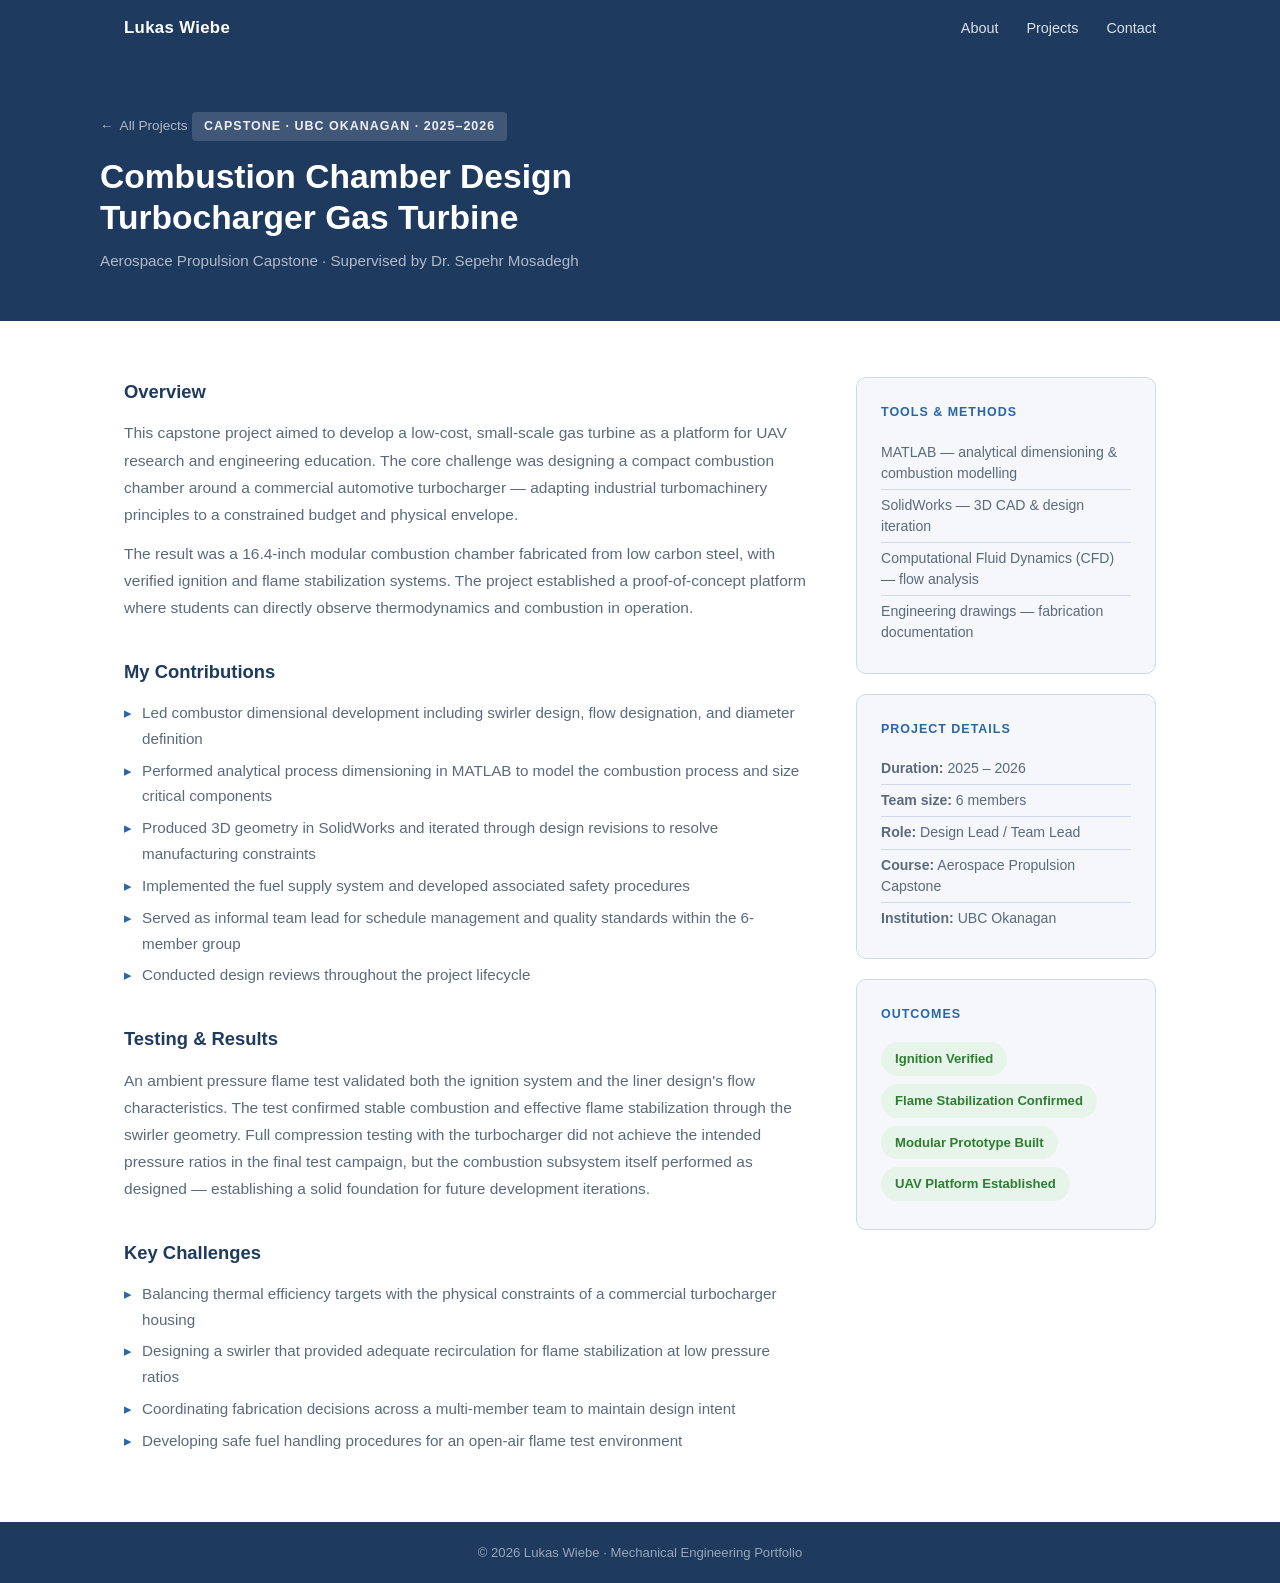
==== projects/combustion-chamber.html @ ce1b6a45 "Add professional engineering portfolio site Home page with bio, skills, education, and project cards" ====
<!DOCTYPE html>
<html lang="en">
<head>
  <meta charset="UTF-8">
  <meta name="viewport" content="width=device-width, initial-scale=1.0">
  <title>Combustion Chamber Design — Lukas Wiebe</title>
  <link rel="stylesheet" href="../style.css">
</head>
<body>

  <nav class="site-nav">
    <div class="nav-inner">
      <a class="nav-brand" href="../index.html">Lukas Wiebe</a>
      <ul class="nav-links">
        <li><a href="../index.html#about">About</a></li>
        <li><a href="../index.html#projects">Projects</a></li>
        <li><a href="../index.html#contact">Contact</a></li>
      </ul>
    </div>
  </nav>

  <div class="page-header">
    <div class="section-inner">
      <a class="back-link" href="../index.html#projects">All Projects</a>
      <div class="context-tag">Capstone · UBC Okanagan · 2025–2026</div>
      <h1>Combustion Chamber Design<br>Turbocharger Gas Turbine</h1>
      <p class="header-sub">Aerospace Propulsion Capstone · Supervised by Dr. Sepehr Mosadegh</p>
    </div>
  </div>

  <div class="detail-body">

    <div class="detail-main">

      <h2>Overview</h2>
      <p>
        This capstone project aimed to develop a low-cost, small-scale gas turbine as a platform for
        UAV research and engineering education. The core challenge was designing a compact combustion
        chamber around a commercial automotive turbocharger — adapting industrial turbomachinery
        principles to a constrained budget and physical envelope.
      </p>
      <p>
        The result was a 16.4-inch modular combustion chamber fabricated from low carbon steel, with
        verified ignition and flame stabilization systems. The project established a proof-of-concept
        platform where students can directly observe thermodynamics and combustion in operation.
      </p>

      <h2>My Contributions</h2>
      <ul>
        <li>Led combustor dimensional development including swirler design, flow designation, and diameter definition</li>
        <li>Performed analytical process dimensioning in MATLAB to model the combustion process and size critical components</li>
        <li>Produced 3D geometry in SolidWorks and iterated through design revisions to resolve manufacturing constraints</li>
        <li>Implemented the fuel supply system and developed associated safety procedures</li>
        <li>Served as informal team lead for schedule management and quality standards within the 6-member group</li>
        <li>Conducted design reviews throughout the project lifecycle</li>
      </ul>

      <h2>Testing &amp; Results</h2>
      <p>
        An ambient pressure flame test validated both the ignition system and the liner design's flow
        characteristics. The test confirmed stable combustion and effective flame stabilization through
        the swirler geometry. Full compression testing with the turbocharger did not achieve the
        intended pressure ratios in the final test campaign, but the combustion subsystem itself
        performed as designed — establishing a solid foundation for future development iterations.
      </p>

      <h2>Key Challenges</h2>
      <ul>
        <li>Balancing thermal efficiency targets with the physical constraints of a commercial turbocharger housing</li>
        <li>Designing a swirler that provided adequate recirculation for flame stabilization at low pressure ratios</li>
        <li>Coordinating fabrication decisions across a multi-member team to maintain design intent</li>
        <li>Developing safe fuel handling procedures for an open-air flame test environment</li>
      </ul>

    </div>

    <div class="detail-sidebar">

      <div class="sidebar-card">
        <h3>Tools &amp; Methods</h3>
        <ul>
          <li>MATLAB — analytical dimensioning &amp; combustion modelling</li>
          <li>SolidWorks — 3D CAD &amp; design iteration</li>
          <li>Computational Fluid Dynamics (CFD) — flow analysis</li>
          <li>Engineering drawings — fabrication documentation</li>
        </ul>
      </div>

      <div class="sidebar-card">
        <h3>Project Details</h3>
        <ul>
          <li><strong>Duration:</strong> 2025 – 2026</li>
          <li><strong>Team size:</strong> 6 members</li>
          <li><strong>Role:</strong> Design Lead / Team Lead</li>
          <li><strong>Course:</strong> Aerospace Propulsion Capstone</li>
          <li><strong>Institution:</strong> UBC Okanagan</li>
        </ul>
      </div>

      <div class="sidebar-card">
        <h3>Outcomes</h3>
        <span class="outcome-badge">Ignition Verified</span>
        <span class="outcome-badge">Flame Stabilization Confirmed</span>
        <span class="outcome-badge">Modular Prototype Built</span>
        <span class="outcome-badge">UAV Platform Established</span>
      </div>

    </div>

  </div>

  <footer>
    <p>© 2026 Lukas Wiebe · Mechanical Engineering Portfolio</p>
  </footer>

</body>
</html>
---- style.css ----
*, *::before, *::after {
  box-sizing: border-box;
  margin: 0;
  padding: 0;
}

:root {
  --navy: #1e3a5f;
  --blue: #2966a8;
  --blue-hover: #1f4f87;
  --blue-light: #eaf1f9;
  --white: #ffffff;
  --gray-bg: #f5f7fa;
  --border: #cdd9e8;
  --text: #1a1a2e;
  --muted: #5a6a7e;
  --max-w: 1080px;
}

body {
  font-family: -apple-system, BlinkMacSystemFont, 'Segoe UI', Roboto, 'Helvetica Neue', sans-serif;
  color: var(--text);
  background: var(--white);
  line-height: 1.65;
  font-size: 16px;
}

a {
  color: var(--blue);
  text-decoration: none;
}

a:hover {
  text-decoration: underline;
}

/* ─── NAV ─── */
.site-nav {
  background: var(--navy);
  position: sticky;
  top: 0;
  z-index: 100;
}

.nav-inner {
  max-width: var(--max-w);
  margin: 0 auto;
  padding: 0 24px;
  display: flex;
  align-items: center;
  justify-content: space-between;
  height: 56px;
}

.nav-brand {
  color: #fff;
  font-weight: 700;
  font-size: 1.05rem;
  letter-spacing: 0.02em;
  text-decoration: none;
}

.nav-links {
  display: flex;
  gap: 28px;
  list-style: none;
}

.nav-links a {
  color: rgba(255,255,255,0.85);
  font-size: 0.9rem;
  font-weight: 500;
  text-decoration: none;
  transition: color 0.15s;
}

.nav-links a:hover {
  color: #fff;
  text-decoration: none;
}

/* ─── HERO ─── */
.hero {
  background: var(--navy);
  color: #fff;
  padding: 88px 24px 72px;
  text-align: center;
}

.hero h1 {
  font-size: 3rem;
  font-weight: 800;
  letter-spacing: -0.01em;
  line-height: 1.15;
  margin-bottom: 12px;
}

.hero .subtitle {
  font-size: 1.2rem;
  color: rgba(255,255,255,0.75);
  margin-bottom: 8px;
  font-weight: 400;
}

.hero .tagline {
  font-size: 1rem;
  color: rgba(255,255,255,0.6);
  max-width: 560px;
  margin: 0 auto 32px;
}

.btn {
  display: inline-block;
  padding: 12px 28px;
  border-radius: 6px;
  font-size: 0.95rem;
  font-weight: 600;
  transition: background 0.15s, transform 0.1s;
  text-decoration: none;
}

.btn-primary {
  background: var(--blue);
  color: #fff;
  margin-right: 12px;
}

.btn-primary:hover {
  background: var(--blue-hover);
  text-decoration: none;
}

.btn-outline {
  border: 2px solid rgba(255,255,255,0.5);
  color: #fff;
}

.btn-outline:hover {
  border-color: #fff;
  text-decoration: none;
}

/* ─── SECTIONS ─── */
.section {
  padding: 68px 24px;
}

.section-inner {
  max-width: var(--max-w);
  margin: 0 auto;
}

.section-alt {
  background: var(--gray-bg);
}

.section-title {
  font-size: 1.6rem;
  font-weight: 700;
  color: var(--navy);
  margin-bottom: 8px;
}

.section-divider {
  width: 48px;
  height: 4px;
  background: var(--blue);
  border-radius: 2px;
  margin-bottom: 36px;
}

/* ─── ABOUT ─── */
.about-text {
  max-width: 740px;
  font-size: 1.05rem;
  color: var(--muted);
  line-height: 1.8;
}

/* ─── SKILLS ─── */
.skills-grid {
  display: grid;
  grid-template-columns: repeat(auto-fit, minmax(200px, 1fr));
  gap: 16px;
}

.skill-card {
  background: var(--white);
  border: 1px solid var(--border);
  border-radius: 8px;
  padding: 20px;
}

.skill-label {
  font-size: 0.78rem;
  font-weight: 700;
  letter-spacing: 0.08em;
  text-transform: uppercase;
  color: var(--blue);
  margin-bottom: 8px;
}

.skill-items {
  font-size: 0.9rem;
  color: var(--muted);
  line-height: 1.6;
}

/* ─── EDUCATION ─── */
.edu-list {
  display: flex;
  flex-direction: column;
  gap: 24px;
}

.edu-item {
  display: flex;
  gap: 20px;
  align-items: flex-start;
}

.edu-dot {
  width: 12px;
  height: 12px;
  background: var(--blue);
  border-radius: 50%;
  margin-top: 6px;
  flex-shrink: 0;
}

.edu-year {
  font-size: 0.82rem;
  color: var(--muted);
  font-weight: 500;
  margin-bottom: 2px;
}

.edu-degree {
  font-weight: 700;
  font-size: 1rem;
  color: var(--navy);
}

.edu-school {
  font-size: 0.92rem;
  color: var(--muted);
  margin-bottom: 4px;
}

.edu-notes {
  font-size: 0.88rem;
  color: var(--muted);
}

/* ─── PROJECT CARDS ─── */
.project-grid {
  display: grid;
  grid-template-columns: repeat(auto-fit, minmax(240px, 1fr));
  gap: 24px;
}

.project-card {
  background: var(--white);
  border: 1px solid var(--border);
  border-radius: 10px;
  padding: 28px;
  display: flex;
  flex-direction: column;
  transition: box-shadow 0.2s, transform 0.15s;
}

.project-card:hover {
  box-shadow: 0 6px 24px rgba(30,58,95,0.12);
  transform: translateY(-2px);
}

.project-tag {
  display: inline-block;
  background: var(--blue-light);
  color: var(--blue);
  font-size: 0.75rem;
  font-weight: 700;
  text-transform: uppercase;
  letter-spacing: 0.07em;
  padding: 3px 10px;
  border-radius: 4px;
  margin-bottom: 14px;
  align-self: flex-start;
}

.project-card h3 {
  font-size: 1.05rem;
  font-weight: 700;
  color: var(--navy);
  margin-bottom: 8px;
  line-height: 1.35;
}

.project-card .project-year {
  font-size: 0.82rem;
  color: var(--muted);
  margin-bottom: 12px;
}

.project-card p {
  font-size: 0.9rem;
  color: var(--muted);
  line-height: 1.65;
  flex: 1;
  margin-bottom: 20px;
}

.project-card .card-link {
  font-size: 0.88rem;
  font-weight: 600;
  color: var(--blue);
  display: inline-flex;
  align-items: center;
  gap: 4px;
  text-decoration: none;
}

.project-card .card-link:hover {
  text-decoration: underline;
}

.card-link::after {
  content: '→';
}

/* ─── CONTACT ─── */
.contact-grid {
  display: grid;
  grid-template-columns: repeat(auto-fit, minmax(180px, 1fr));
  gap: 20px;
  margin-top: 8px;
}

.contact-item {
  background: var(--white);
  border: 1px solid var(--border);
  border-radius: 8px;
  padding: 20px;
}

.contact-item .contact-type {
  font-size: 0.78rem;
  font-weight: 700;
  letter-spacing: 0.07em;
  text-transform: uppercase;
  color: var(--blue);
  margin-bottom: 6px;
}

.contact-item .contact-value {
  font-size: 0.95rem;
  color: var(--text);
  font-weight: 500;
}

/* ─── FOOTER ─── */
footer {
  background: var(--navy);
  color: rgba(255,255,255,0.55);
  text-align: center;
  font-size: 0.82rem;
  padding: 20px 24px;
}

/* ─── PROJECT DETAIL PAGES ─── */
.page-header {
  background: var(--navy);
  color: #fff;
  padding: 56px 24px 48px;
}

.page-header .back-link {
  display: inline-flex;
  align-items: center;
  gap: 6px;
  color: rgba(255,255,255,0.65);
  font-size: 0.85rem;
  margin-bottom: 20px;
  text-decoration: none;
  transition: color 0.15s;
}

.page-header .back-link:hover {
  color: #fff;
  text-decoration: none;
}

.page-header .back-link::before {
  content: '←';
}

.page-header .context-tag {
  display: inline-block;
  background: rgba(255,255,255,0.15);
  color: rgba(255,255,255,0.9);
  font-size: 0.78rem;
  font-weight: 700;
  text-transform: uppercase;
  letter-spacing: 0.08em;
  padding: 4px 12px;
  border-radius: 4px;
  margin-bottom: 14px;
}

.page-header h1 {
  font-size: 2.1rem;
  font-weight: 800;
  line-height: 1.2;
  margin-bottom: 10px;
}

.page-header .header-sub {
  color: rgba(255,255,255,0.65);
  font-size: 0.95rem;
}

.detail-body {
  max-width: var(--max-w);
  margin: 0 auto;
  padding: 56px 24px;
  display: grid;
  grid-template-columns: 1fr 300px;
  gap: 48px;
  align-items: start;
}

.detail-main h2 {
  font-size: 1.15rem;
  font-weight: 700;
  color: var(--navy);
  margin-bottom: 12px;
  margin-top: 36px;
}

.detail-main h2:first-child {
  margin-top: 0;
}

.detail-main p {
  color: var(--muted);
  font-size: 0.97rem;
  line-height: 1.75;
  margin-bottom: 12px;
}

.detail-main ul {
  list-style: none;
  padding: 0;
  margin-bottom: 12px;
}

.detail-main ul li {
  color: var(--muted);
  font-size: 0.95rem;
  line-height: 1.7;
  padding-left: 18px;
  position: relative;
  margin-bottom: 6px;
}

.detail-main ul li::before {
  content: '▸';
  color: var(--blue);
  position: absolute;
  left: 0;
}

.detail-sidebar {
  position: sticky;
  top: 72px;
}

.sidebar-card {
  background: var(--gray-bg);
  border: 1px solid var(--border);
  border-radius: 10px;
  padding: 24px;
  margin-bottom: 20px;
}

.sidebar-card h3 {
  font-size: 0.78rem;
  font-weight: 700;
  text-transform: uppercase;
  letter-spacing: 0.08em;
  color: var(--blue);
  margin-bottom: 14px;
}

.sidebar-card ul {
  list-style: none;
  padding: 0;
}

.sidebar-card ul li {
  font-size: 0.88rem;
  color: var(--muted);
  padding: 5px 0;
  border-bottom: 1px solid var(--border);
  line-height: 1.5;
}

.sidebar-card ul li:last-child {
  border-bottom: none;
}

.outcome-badge {
  display: inline-block;
  background: #e6f4ea;
  color: #2e7d32;
  font-size: 0.82rem;
  font-weight: 600;
  padding: 6px 14px;
  border-radius: 20px;
  margin: 4px 4px 4px 0;
}

/* ─── RESPONSIVE ─── */
@media (max-width: 720px) {
  .hero h1 { font-size: 2.1rem; }

  .detail-body {
    grid-template-columns: 1fr;
  }

  .detail-sidebar {
    position: static;
  }

  .nav-links {
    gap: 16px;
  }
}
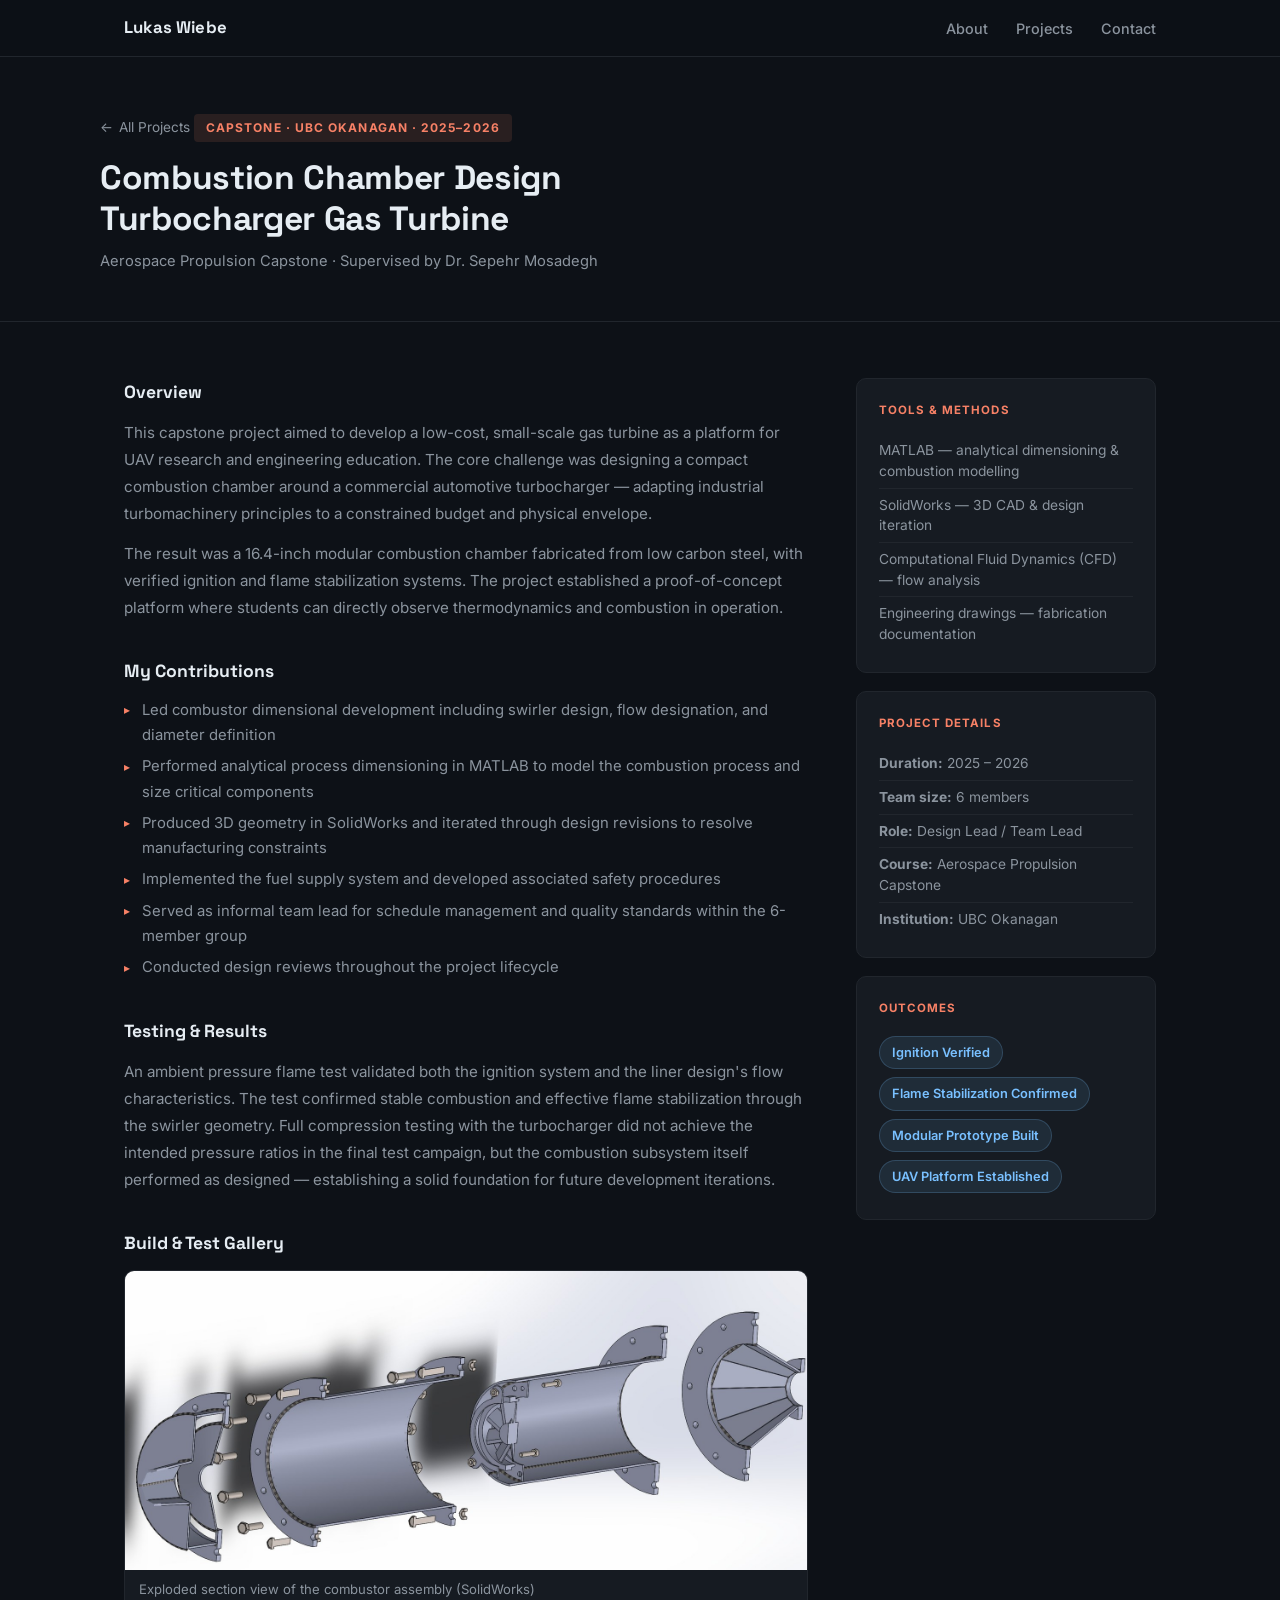
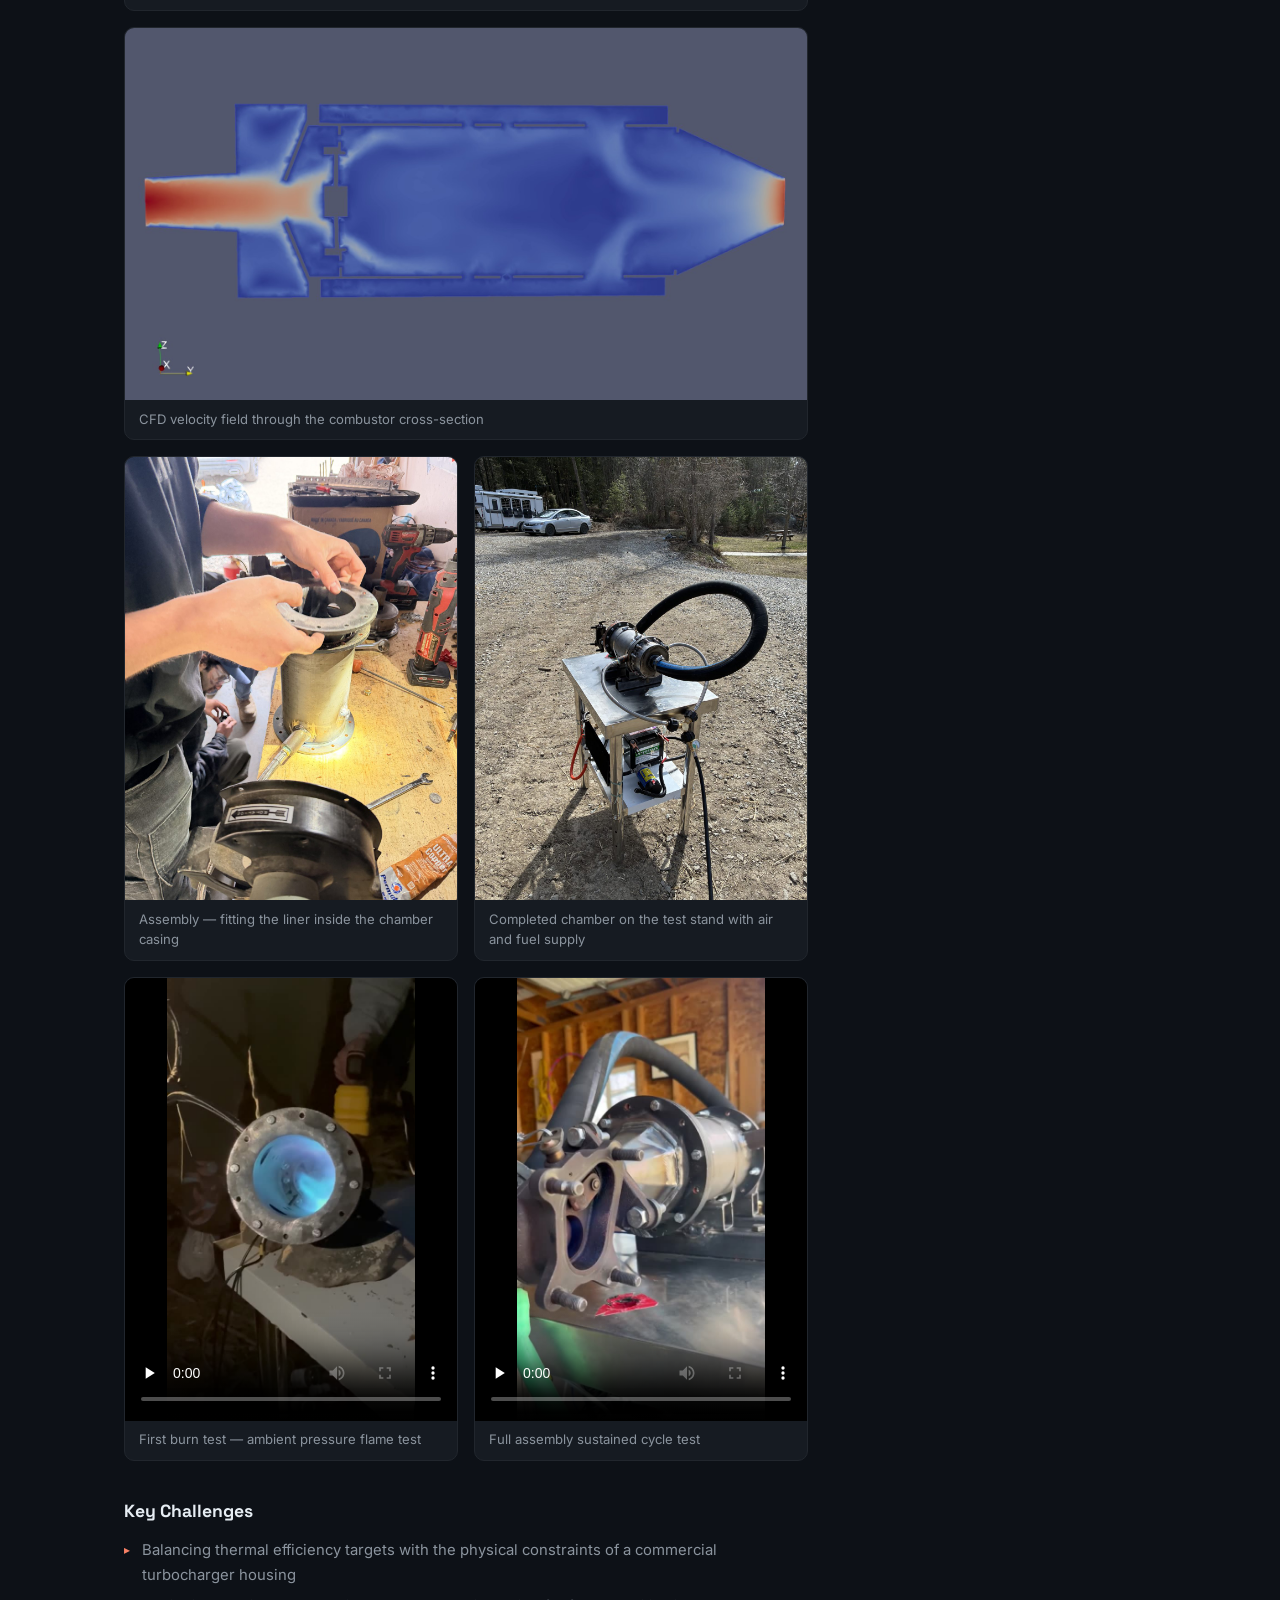
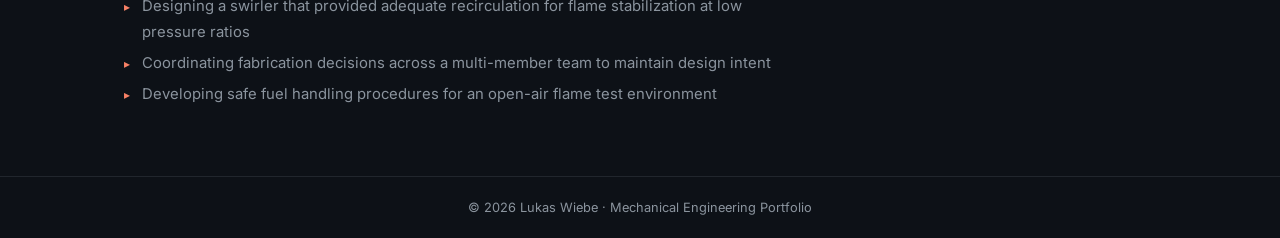
==== commit ac145f1f: "Add project media galleries and content edits Add photo, CFD, plot and video galleries to the combus" ====
--- a/projects/combustion-chamber.html
+++ b/projects/combustion-chamber.html
@@ -64,6 +64,46 @@
         performed as designed — establishing a solid foundation for future development iterations.
       </p>
 
+      <h2>Build &amp; Test Gallery</h2>
+      <div class="media-grid">
+        <figure class="media-item media-wide">
+          <a href="media/combustion-chamber-exploded-view.jpg" target="_blank" rel="noopener">
+            <img src="media/combustion-chamber-exploded-view.jpg" alt="SolidWorks exploded section view of the combustion chamber assembly showing the swirler, liner, casing and exit cone" loading="lazy">
+          </a>
+          <figcaption>Exploded section view of the combustor assembly (SolidWorks)</figcaption>
+        </figure>
+        <figure class="media-item media-wide">
+          <a href="media/combustion-chamber-cfd.jpg" target="_blank" rel="noopener">
+            <img src="media/combustion-chamber-cfd.jpg" alt="CFD cross-section showing the velocity field through the combustion chamber from inlet to exit nozzle" loading="lazy">
+          </a>
+          <figcaption>CFD velocity field through the combustor cross-section</figcaption>
+        </figure>
+        <figure class="media-item">
+          <a href="media/combustion-chamber-assembling.jpg" target="_blank" rel="noopener">
+            <img src="media/combustion-chamber-assembling.jpg" alt="Fitting the liner inside the combustion chamber casing during assembly" loading="lazy">
+          </a>
+          <figcaption>Assembly — fitting the liner inside the chamber casing</figcaption>
+        </figure>
+        <figure class="media-item">
+          <a href="media/combustion-chamber-assembled.jpg" target="_blank" rel="noopener">
+            <img src="media/combustion-chamber-assembled.jpg" alt="Assembled combustion chamber on its test stand with air and fuel supply lines" loading="lazy">
+          </a>
+          <figcaption>Completed chamber on the test stand with air and fuel supply</figcaption>
+        </figure>
+        <figure class="media-item">
+          <video controls playsinline preload="none" poster="media/combustion-chamber-first-burn-test-poster.jpg">
+            <source src="media/combustion-chamber-first-burn-test.mp4" type="video/mp4">
+          </video>
+          <figcaption>First burn test — ambient pressure flame test</figcaption>
+        </figure>
+        <figure class="media-item">
+          <video controls playsinline preload="none" poster="media/combustion-chamber-turbo-check-poster.jpg">
+            <source src="media/combustion-chamber-turbo-check.mp4" type="video/mp4">
+          </video>
+          <figcaption>Full assembly sustained cycle test</figcaption>
+        </figure>
+      </div>
+
       <h2>Key Challenges</h2>
       <ul>
         <li>Balancing thermal efficiency targets with the physical constraints of a commercial turbocharger housing</li>
--- a/style.css
+++ b/style.css
@@ -1,3 +1,5 @@
+@import url('https://fonts.googleapis.com/css2?family=Space+Grotesk:wght@500;600;700&family=Inter:wght@300;400;500&display=swap');
+
 *, *::before, *::after {
   box-sizing: border-box;
   margin: 0;
@@ -5,28 +7,29 @@
 }
 
 :root {
-  --navy: #1e3a5f;
-  --blue: #2966a8;
-  --blue-hover: #1f4f87;
-  --blue-light: #eaf1f9;
-  --white: #ffffff;
-  --gray-bg: #f5f7fa;
-  --border: #cdd9e8;
-  --text: #1a1a2e;
-  --muted: #5a6a7e;
-  --max-w: 1080px;
-}
+  --bg:       #0d1117;
+  --surface:  #161b22;
+  --border:   #21262d;
+  --text:     #e6edf3;
+  --muted:    #8b949e;
+  --accent:   #f78166;
+  --accent2:  #79c0ff;
+  --max-w:    1080px;
+}
+
+html { scroll-behavior: smooth; }
 
 body {
-  font-family: -apple-system, BlinkMacSystemFont, 'Segoe UI', Roboto, 'Helvetica Neue', sans-serif;
-  color: var(--text);
-  background: var(--white);
+  background: var(--bg);
+  color: var(--text);
+  font-family: 'Inter', -apple-system, BlinkMacSystemFont, 'Segoe UI', sans-serif;
+  font-size: 16px;
   line-height: 1.65;
-  font-size: 16px;
+  -webkit-font-smoothing: antialiased;
 }
 
 a {
-  color: var(--blue);
+  color: var(--accent2);
   text-decoration: none;
 }
 
@@ -36,10 +39,13 @@
 
 /* ─── NAV ─── */
 .site-nav {
-  background: var(--navy);
   position: sticky;
   top: 0;
   z-index: 100;
+  background: rgba(13,17,23,0.88);
+  backdrop-filter: blur(14px);
+  -webkit-backdrop-filter: blur(14px);
+  border-bottom: 1px solid var(--border);
 }
 
 .nav-inner {
@@ -53,10 +59,11 @@
 }
 
 .nav-brand {
-  color: #fff;
+  color: var(--text);
+  font-family: 'Space Grotesk', sans-serif;
   font-weight: 700;
   font-size: 1.05rem;
-  letter-spacing: 0.02em;
+  letter-spacing: 0.01em;
   text-decoration: none;
 }
 
@@ -67,7 +74,7 @@
 }
 
 .nav-links a {
-  color: rgba(255,255,255,0.85);
+  color: var(--muted);
   font-size: 0.9rem;
   font-weight: 500;
   text-decoration: none;
@@ -75,68 +82,122 @@
 }
 
 .nav-links a:hover {
-  color: #fff;
+  color: var(--text);
   text-decoration: none;
 }
 
 /* ─── HERO ─── */
 .hero {
-  background: var(--navy);
-  color: #fff;
+  background: var(--bg);
   padding: 88px 24px 72px;
   text-align: center;
+  position: relative;
+  overflow: hidden;
+  min-height: calc(100vh - 56px);
+  display: flex;
+  flex-direction: column;
+  align-items: center;
+  justify-content: center;
+}
+
+/* engineering grid overlay */
+.hero::before {
+  content: '';
+  position: absolute;
+  inset: 0;
+  background-image:
+    linear-gradient(rgba(247,129,102,0.045) 1px, transparent 1px),
+    linear-gradient(90deg, rgba(247,129,102,0.045) 1px, transparent 1px);
+  background-size: 40px 40px;
+  pointer-events: none;
+  z-index: 0;
+}
+
+.hero-content {
+  position: relative;
+  z-index: 1;
+  max-width: 640px;
+  margin: 0 auto;
 }
 
 .hero h1 {
-  font-size: 3rem;
-  font-weight: 800;
-  letter-spacing: -0.01em;
-  line-height: 1.15;
+  font-family: 'Space Grotesk', sans-serif;
+  font-size: clamp(2.4rem, 5vw, 3.6rem);
+  font-weight: 700;
+  letter-spacing: -0.02em;
+  line-height: 1.1;
+  color: var(--text);
   margin-bottom: 12px;
 }
 
 .hero .subtitle {
-  font-size: 1.2rem;
-  color: rgba(255,255,255,0.75);
-  margin-bottom: 8px;
-  font-weight: 400;
+  font-family: 'Space Grotesk', sans-serif;
+  font-size: 1.15rem;
+  color: var(--accent2);
+  margin-bottom: 14px;
+  font-weight: 500;
 }
 
 .hero .tagline {
-  font-size: 1rem;
-  color: rgba(255,255,255,0.6);
-  max-width: 560px;
-  margin: 0 auto 32px;
-}
-
+  font-size: 0.97rem;
+  color: var(--muted);
+  max-width: 520px;
+  margin: 0 auto 36px;
+  line-height: 1.7;
+}
+
+/* ─── TURBINE ─── */
+.hero-turbine {
+  position: absolute;
+  right: -20px;
+  top: 50%;
+  transform: translateY(-50%);
+  opacity: 0.10;
+  width: min(520px, 44vw);
+  pointer-events: none;
+  z-index: 0;
+}
+
+.spin-slow {
+  animation: spin 28s linear infinite;
+  transform-box: fill-box;
+  transform-origin: 50% 50%;
+}
+
+@keyframes spin {
+  to { transform: rotate(360deg); }
+}
+
+/* ─── BUTTONS ─── */
 .btn {
   display: inline-block;
-  padding: 12px 28px;
+  padding: 11px 26px;
   border-radius: 6px;
-  font-size: 0.95rem;
+  font-family: 'Space Grotesk', sans-serif;
+  font-size: 0.9rem;
   font-weight: 600;
-  transition: background 0.15s, transform 0.1s;
+  transition: background 0.15s, border-color 0.15s;
   text-decoration: none;
 }
 
 .btn-primary {
-  background: var(--blue);
-  color: #fff;
+  background: var(--accent);
+  color: #0d1117;
   margin-right: 12px;
 }
 
 .btn-primary:hover {
-  background: var(--blue-hover);
+  background: #ff9080;
   text-decoration: none;
 }
 
 .btn-outline {
-  border: 2px solid rgba(255,255,255,0.5);
-  color: #fff;
+  border: 1px solid var(--border);
+  color: var(--text);
 }
 
 .btn-outline:hover {
-  border-color: #fff;
+  border-color: var(--muted);
   text-decoration: none;
 }
 
@@ -151,20 +212,22 @@
 }
 
 .section-alt {
-  background: var(--gray-bg);
+  background: var(--surface);
 }
 
 .section-title {
-  font-size: 1.6rem;
-  font-weight: 700;
-  color: var(--navy);
+  font-family: 'Space Grotesk', sans-serif;
+  font-size: 1.55rem;
+  font-weight: 700;
+  color: var(--text);
   margin-bottom: 8px;
+  letter-spacing: -0.01em;
 }
 
 .section-divider {
-  width: 48px;
-  height: 4px;
-  background: var(--blue);
+  width: 40px;
+  height: 3px;
+  background: var(--accent);
   border-radius: 2px;
   margin-bottom: 36px;
 }
@@ -172,7 +235,7 @@
 /* ─── ABOUT ─── */
 .about-text {
   max-width: 740px;
-  font-size: 1.05rem;
+  font-size: 1.02rem;
   color: var(--muted);
   line-height: 1.8;
 }
@@ -181,27 +244,33 @@
 .skills-grid {
   display: grid;
   grid-template-columns: repeat(auto-fit, minmax(200px, 1fr));
-  gap: 16px;
+  gap: 14px;
 }
 
 .skill-card {
-  background: var(--white);
+  background: var(--bg);
   border: 1px solid var(--border);
   border-radius: 8px;
   padding: 20px;
+  transition: border-color 0.2s, transform 0.15s;
+}
+
+.skill-card:hover {
+  border-color: var(--accent2);
+  transform: translateY(-2px);
 }
 
 .skill-label {
-  font-size: 0.78rem;
-  font-weight: 700;
-  letter-spacing: 0.08em;
+  font-size: 0.75rem;
+  font-weight: 700;
+  letter-spacing: 0.1em;
   text-transform: uppercase;
-  color: var(--blue);
+  color: var(--accent);
   margin-bottom: 8px;
 }
 
 .skill-items {
-  font-size: 0.9rem;
+  font-size: 0.88rem;
   color: var(--muted);
   line-height: 1.6;
 }
@@ -210,78 +279,92 @@
 .edu-list {
   display: flex;
   flex-direction: column;
-  gap: 24px;
+  gap: 20px;
 }
 
 .edu-item {
   display: flex;
-  gap: 20px;
+  gap: 18px;
   align-items: flex-start;
+  padding: 18px;
+  background: var(--bg);
+  border: 1px solid var(--border);
+  border-radius: 8px;
+  transition: border-color 0.2s;
+}
+
+.edu-item:hover {
+  border-color: var(--accent);
 }
 
 .edu-dot {
-  width: 12px;
-  height: 12px;
-  background: var(--blue);
+  width: 10px;
+  height: 10px;
+  background: var(--accent);
   border-radius: 50%;
-  margin-top: 6px;
+  margin-top: 7px;
   flex-shrink: 0;
 }
 
 .edu-year {
-  font-size: 0.82rem;
-  color: var(--muted);
-  font-weight: 500;
+  font-family: 'Space Grotesk', sans-serif;
+  font-size: 0.78rem;
+  color: var(--accent);
+  font-weight: 700;
+  letter-spacing: 0.04em;
   margin-bottom: 2px;
 }
 
 .edu-degree {
-  font-weight: 700;
-  font-size: 1rem;
-  color: var(--navy);
+  font-weight: 600;
+  font-size: 0.97rem;
+  color: var(--text);
 }
 
 .edu-school {
-  font-size: 0.92rem;
+  font-size: 0.88rem;
   color: var(--muted);
   margin-bottom: 4px;
 }
 
 .edu-notes {
-  font-size: 0.88rem;
-  color: var(--muted);
+  font-size: 0.85rem;
+  color: var(--muted);
+  line-height: 1.55;
+  margin-top: 4px;
 }
 
 /* ─── PROJECT CARDS ─── */
 .project-grid {
   display: grid;
   grid-template-columns: repeat(auto-fit, minmax(240px, 1fr));
-  gap: 24px;
+  gap: 20px;
 }
 
 .project-card {
-  background: var(--white);
+  background: var(--bg);
   border: 1px solid var(--border);
   border-radius: 10px;
-  padding: 28px;
+  padding: 26px;
   display: flex;
   flex-direction: column;
-  transition: box-shadow 0.2s, transform 0.15s;
+  transition: border-color 0.2s, transform 0.15s, box-shadow 0.2s;
 }
 
 .project-card:hover {
-  box-shadow: 0 6px 24px rgba(30,58,95,0.12);
+  border-color: var(--accent);
   transform: translateY(-2px);
+  box-shadow: 0 6px 28px rgba(247,129,102,0.08);
 }
 
 .project-tag {
   display: inline-block;
-  background: var(--blue-light);
-  color: var(--blue);
-  font-size: 0.75rem;
+  background: rgba(247,129,102,0.12);
+  color: var(--accent);
+  font-size: 0.72rem;
   font-weight: 700;
   text-transform: uppercase;
-  letter-spacing: 0.07em;
+  letter-spacing: 0.09em;
   padding: 3px 10px;
   border-radius: 4px;
   margin-bottom: 14px;
@@ -289,21 +372,22 @@
 }
 
 .project-card h3 {
-  font-size: 1.05rem;
-  font-weight: 700;
-  color: var(--navy);
-  margin-bottom: 8px;
+  font-family: 'Space Grotesk', sans-serif;
+  font-size: 1.02rem;
+  font-weight: 700;
+  color: var(--text);
+  margin-bottom: 6px;
   line-height: 1.35;
 }
 
 .project-card .project-year {
-  font-size: 0.82rem;
+  font-size: 0.8rem;
   color: var(--muted);
   margin-bottom: 12px;
 }
 
 .project-card p {
-  font-size: 0.9rem;
+  font-size: 0.88rem;
   color: var(--muted);
   line-height: 1.65;
   flex: 1;
@@ -311,9 +395,9 @@
 }
 
 .project-card .card-link {
-  font-size: 0.88rem;
+  font-size: 0.85rem;
   font-weight: 600;
-  color: var(--blue);
+  color: var(--accent2);
   display: inline-flex;
   align-items: center;
   gap: 4px;
@@ -332,45 +416,51 @@
 .contact-grid {
   display: grid;
   grid-template-columns: repeat(auto-fit, minmax(180px, 1fr));
-  gap: 20px;
+  gap: 16px;
   margin-top: 8px;
 }
 
 .contact-item {
-  background: var(--white);
+  background: var(--surface);
   border: 1px solid var(--border);
   border-radius: 8px;
-  padding: 20px;
+  padding: 18px;
+  transition: border-color 0.2s;
+}
+
+.contact-item:hover {
+  border-color: var(--accent2);
 }
 
 .contact-item .contact-type {
-  font-size: 0.78rem;
-  font-weight: 700;
-  letter-spacing: 0.07em;
+  font-size: 0.72rem;
+  font-weight: 700;
+  letter-spacing: 0.09em;
   text-transform: uppercase;
-  color: var(--blue);
+  color: var(--accent);
   margin-bottom: 6px;
 }
 
 .contact-item .contact-value {
-  font-size: 0.95rem;
+  font-size: 0.92rem;
   color: var(--text);
   font-weight: 500;
 }
 
 /* ─── FOOTER ─── */
 footer {
-  background: var(--navy);
-  color: rgba(255,255,255,0.55);
+  border-top: 1px solid var(--border);
+  color: var(--muted);
   text-align: center;
-  font-size: 0.82rem;
+  font-size: 0.8rem;
   padding: 20px 24px;
+  background: var(--bg);
 }
 
 /* ─── PROJECT DETAIL PAGES ─── */
 .page-header {
-  background: var(--navy);
-  color: #fff;
+  background: var(--bg);
+  border-bottom: 1px solid var(--border);
   padding: 56px 24px 48px;
 }
 
@@ -378,7 +468,7 @@
   display: inline-flex;
   align-items: center;
   gap: 6px;
-  color: rgba(255,255,255,0.65);
+  color: var(--muted);
   font-size: 0.85rem;
   margin-bottom: 20px;
   text-decoration: none;
@@ -386,7 +476,7 @@
 }
 
 .page-header .back-link:hover {
-  color: #fff;
+  color: var(--text);
   text-decoration: none;
 }
 
@@ -396,27 +486,30 @@
 
 .page-header .context-tag {
   display: inline-block;
-  background: rgba(255,255,255,0.15);
-  color: rgba(255,255,255,0.9);
-  font-size: 0.78rem;
+  background: rgba(247,129,102,0.12);
+  color: var(--accent);
+  font-size: 0.75rem;
   font-weight: 700;
   text-transform: uppercase;
-  letter-spacing: 0.08em;
+  letter-spacing: 0.09em;
   padding: 4px 12px;
   border-radius: 4px;
   margin-bottom: 14px;
 }
 
 .page-header h1 {
-  font-size: 2.1rem;
-  font-weight: 800;
+  font-family: 'Space Grotesk', sans-serif;
+  font-size: clamp(1.6rem, 3.5vw, 2.1rem);
+  font-weight: 700;
   line-height: 1.2;
+  letter-spacing: -0.01em;
+  color: var(--text);
   margin-bottom: 10px;
 }
 
 .page-header .header-sub {
-  color: rgba(255,255,255,0.65);
-  font-size: 0.95rem;
+  color: var(--muted);
+  font-size: 0.92rem;
 }
 
 .detail-body {
@@ -430,9 +523,10 @@
 }
 
 .detail-main h2 {
-  font-size: 1.15rem;
-  font-weight: 700;
-  color: var(--navy);
+  font-family: 'Space Grotesk', sans-serif;
+  font-size: 1.1rem;
+  font-weight: 700;
+  color: var(--text);
   margin-bottom: 12px;
   margin-top: 36px;
 }
@@ -443,8 +537,8 @@
 
 .detail-main p {
   color: var(--muted);
-  font-size: 0.97rem;
-  line-height: 1.75;
+  font-size: 0.95rem;
+  line-height: 1.78;
   margin-bottom: 12px;
 }
 
@@ -456,7 +550,7 @@
 
 .detail-main ul li {
   color: var(--muted);
-  font-size: 0.95rem;
+  font-size: 0.93rem;
   line-height: 1.7;
   padding-left: 18px;
   position: relative;
@@ -465,9 +559,58 @@
 
 .detail-main ul li::before {
   content: '▸';
-  color: var(--blue);
+  color: var(--accent);
   position: absolute;
   left: 0;
+  font-size: 0.75rem;
+  top: 0.22em;
+}
+
+.media-grid {
+  display: grid;
+  grid-template-columns: repeat(2, 1fr);
+  gap: 16px;
+  margin-bottom: 12px;
+}
+
+.media-item {
+  margin: 0;
+  background: var(--surface);
+  border: 1px solid var(--border);
+  border-radius: 10px;
+  overflow: hidden;
+}
+
+.media-item img,
+.media-item video {
+  display: block;
+  width: 100%;
+  aspect-ratio: 3 / 4;
+  object-fit: cover;
+  background: #000;
+}
+
+.media-item video {
+  object-fit: contain;
+}
+
+.media-item.media-wide {
+  grid-column: 1 / -1;
+}
+
+.media-item.media-wide img {
+  aspect-ratio: auto;
+}
+
+.media-item.media-wide video {
+  aspect-ratio: 16 / 9;
+}
+
+.media-item figcaption {
+  font-size: 0.82rem;
+  color: var(--muted);
+  line-height: 1.5;
+  padding: 10px 14px;
 }
 
 .detail-sidebar {
@@ -476,19 +619,19 @@
 }
 
 .sidebar-card {
-  background: var(--gray-bg);
+  background: var(--surface);
   border: 1px solid var(--border);
   border-radius: 10px;
-  padding: 24px;
-  margin-bottom: 20px;
+  padding: 22px;
+  margin-bottom: 18px;
 }
 
 .sidebar-card h3 {
-  font-size: 0.78rem;
+  font-size: 0.72rem;
   font-weight: 700;
   text-transform: uppercase;
-  letter-spacing: 0.08em;
-  color: var(--blue);
+  letter-spacing: 0.09em;
+  color: var(--accent);
   margin-bottom: 14px;
 }
 
@@ -498,9 +641,9 @@
 }
 
 .sidebar-card ul li {
-  font-size: 0.88rem;
-  color: var(--muted);
-  padding: 5px 0;
+  font-size: 0.86rem;
+  color: var(--muted);
+  padding: 6px 0;
   border-bottom: 1px solid var(--border);
   line-height: 1.5;
 }
@@ -511,11 +654,12 @@
 
 .outcome-badge {
   display: inline-block;
-  background: #e6f4ea;
-  color: #2e7d32;
-  font-size: 0.82rem;
+  background: rgba(121,192,255,0.1);
+  color: var(--accent2);
+  border: 1px solid rgba(121,192,255,0.2);
+  font-size: 0.8rem;
   font-weight: 600;
-  padding: 6px 14px;
+  padding: 5px 12px;
   border-radius: 20px;
   margin: 4px 4px 4px 0;
 }
@@ -524,6 +668,8 @@
 @media (max-width: 720px) {
   .hero h1 { font-size: 2.1rem; }
 
+  .hero-turbine { display: none; }
+
   .detail-body {
     grid-template-columns: 1fr;
   }
@@ -532,6 +678,10 @@
     position: static;
   }
 
+  .media-grid {
+    grid-template-columns: 1fr;
+  }
+
   .nav-links {
     gap: 16px;
   }
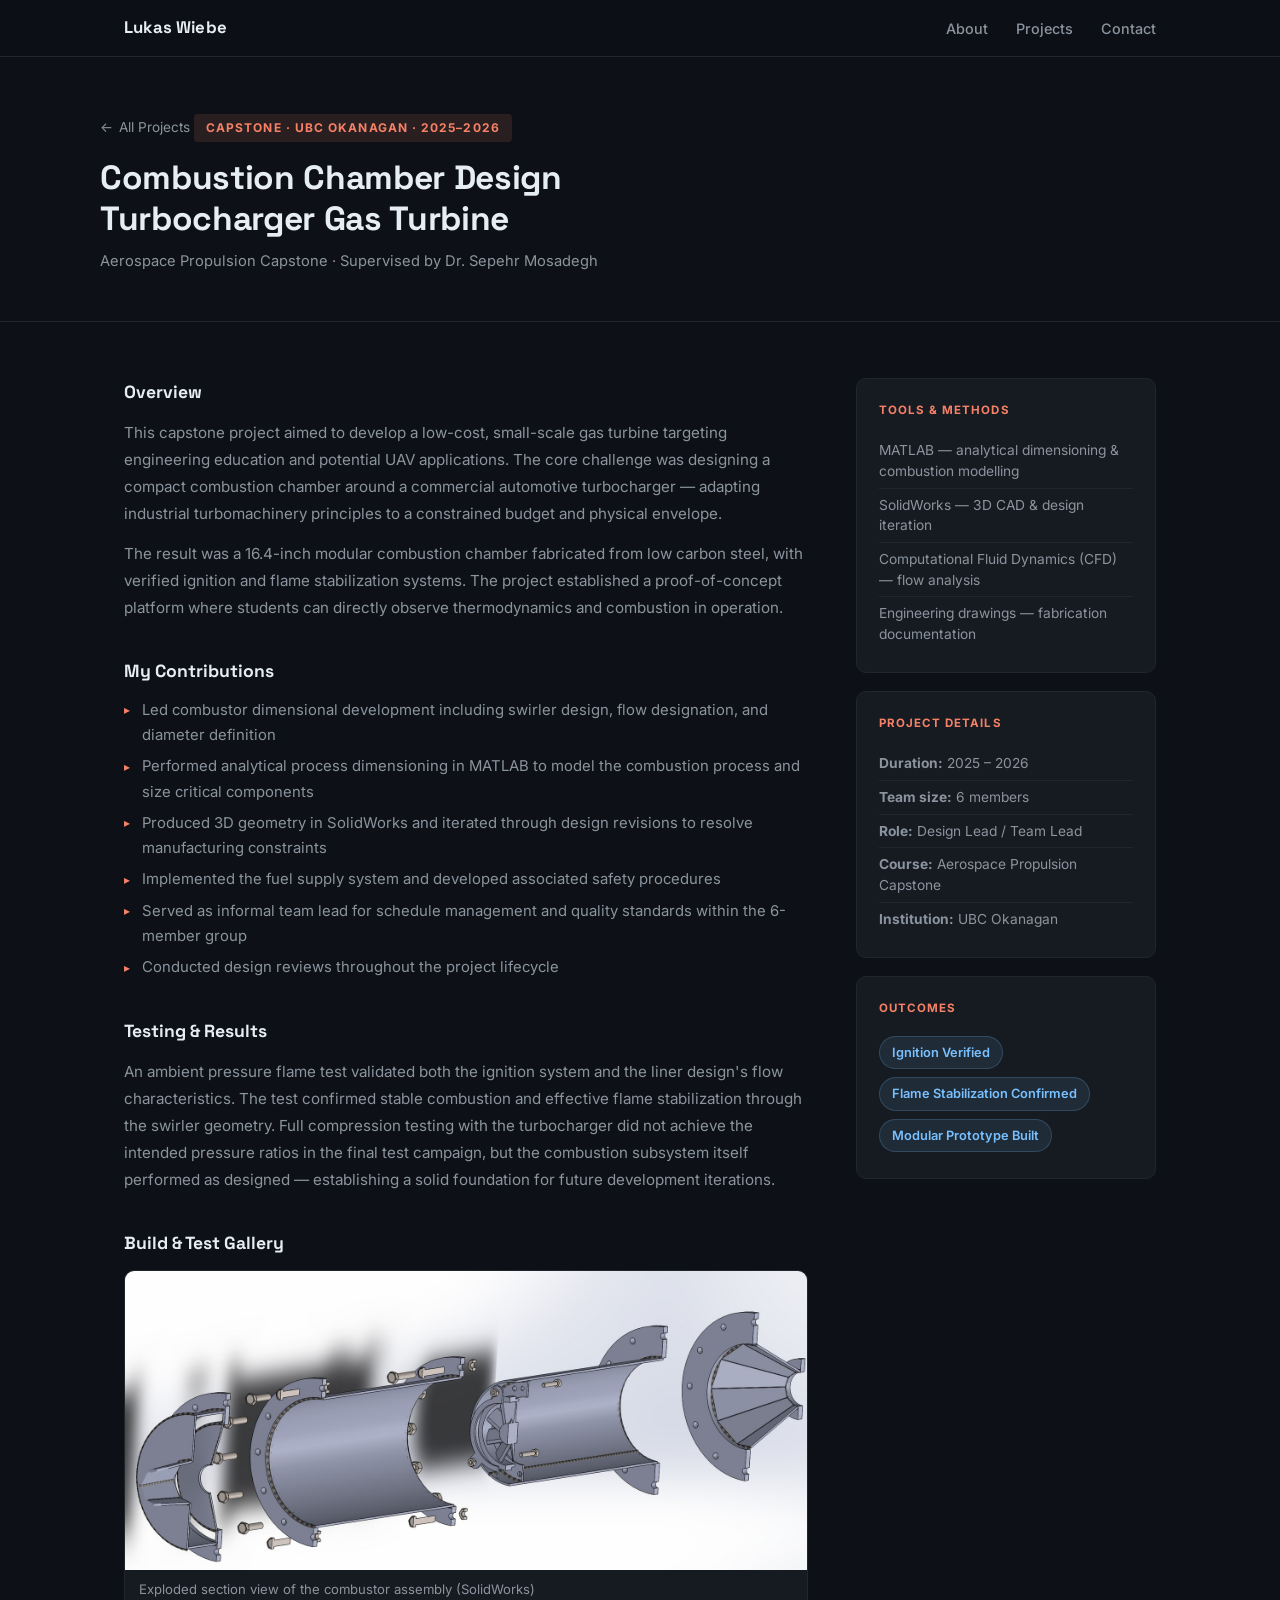
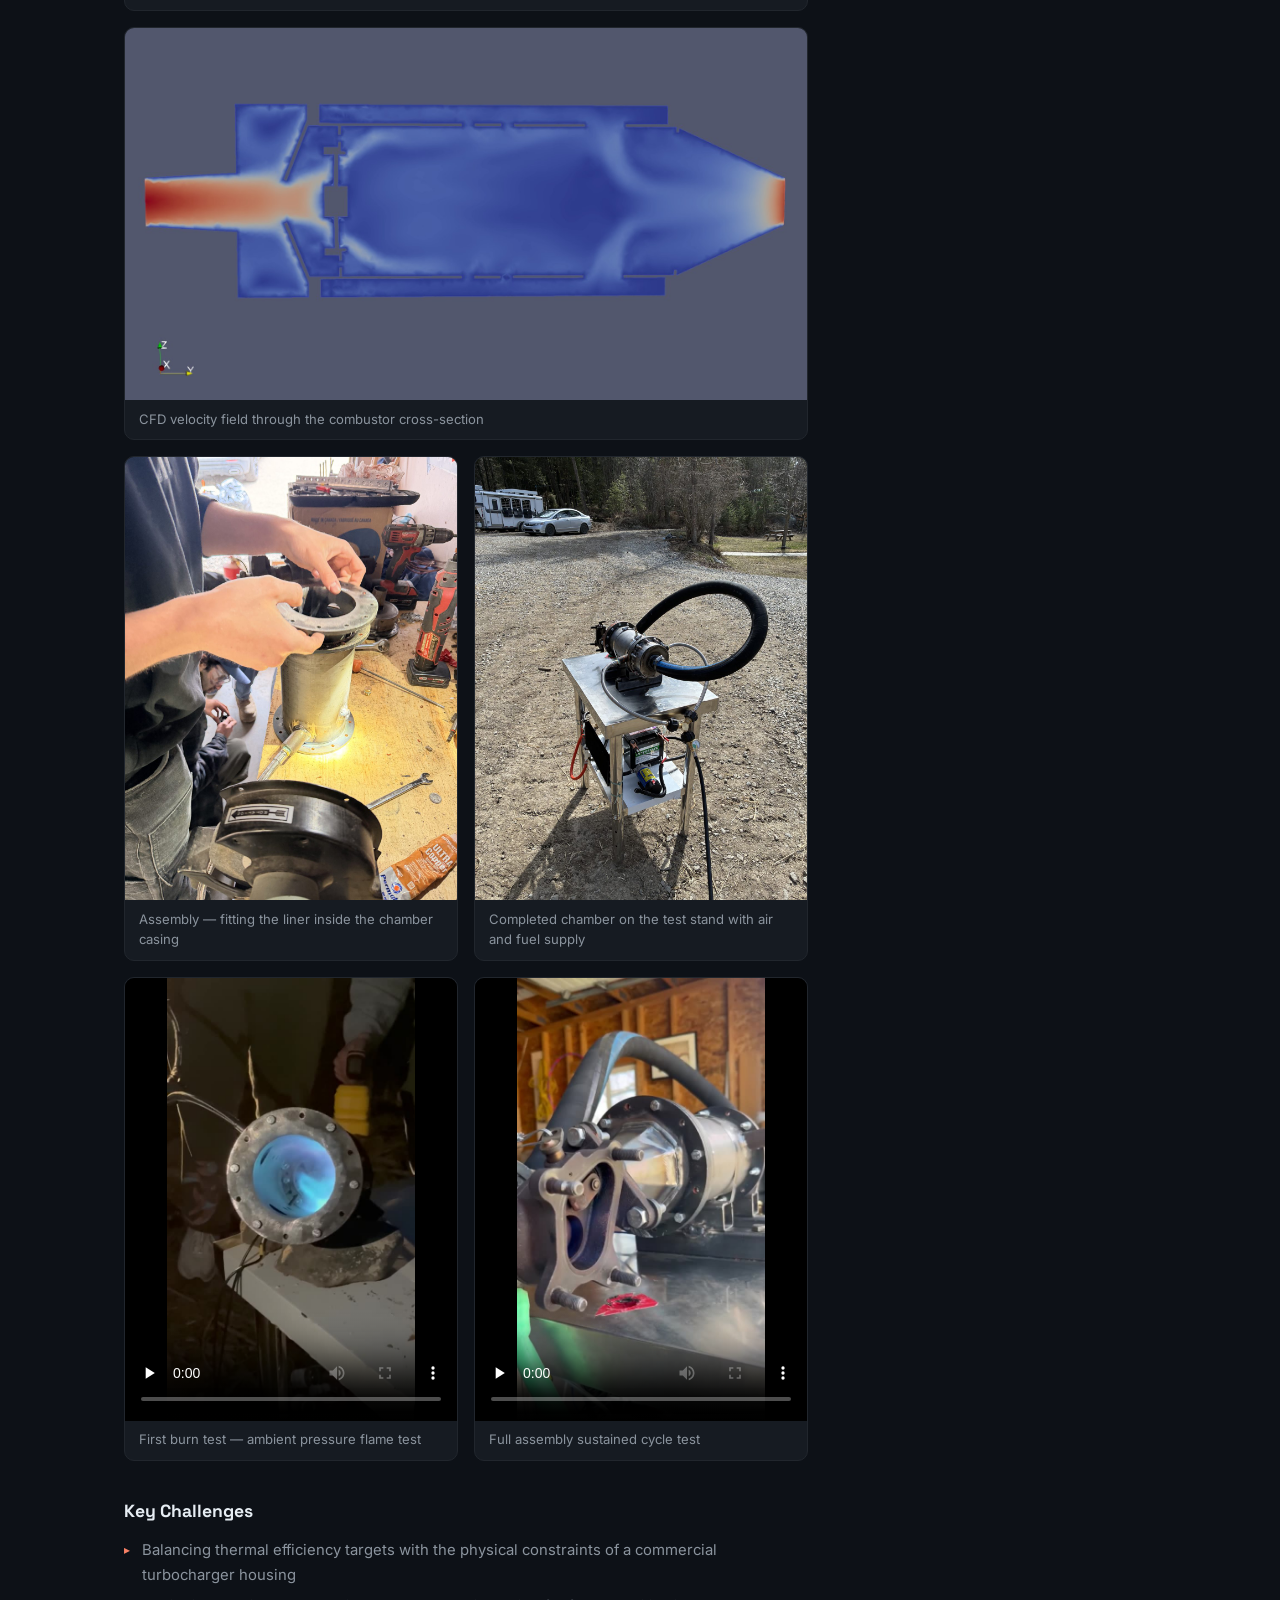
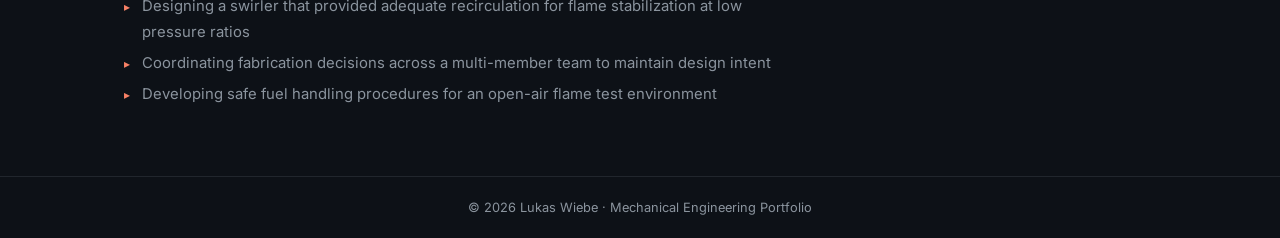
==== commit 8db7133d: "Reword UAV references as potential applications Remove the UAV Platform Established outcome badge an" ====
--- a/projects/combustion-chamber.html
+++ b/projects/combustion-chamber.html
@@ -34,8 +34,8 @@
 
       <h2>Overview</h2>
       <p>
-        This capstone project aimed to develop a low-cost, small-scale gas turbine as a platform for
-        UAV research and engineering education. The core challenge was designing a compact combustion
+        This capstone project aimed to develop a low-cost, small-scale gas turbine targeting
+        engineering education and potential UAV applications. The core challenge was designing a compact combustion
         chamber around a commercial automotive turbocharger — adapting industrial turbomachinery
         principles to a constrained budget and physical envelope.
       </p>
@@ -142,7 +142,6 @@
         <span class="outcome-badge">Ignition Verified</span>
         <span class="outcome-badge">Flame Stabilization Confirmed</span>
         <span class="outcome-badge">Modular Prototype Built</span>
-        <span class="outcome-badge">UAV Platform Established</span>
       </div>
 
     </div>
